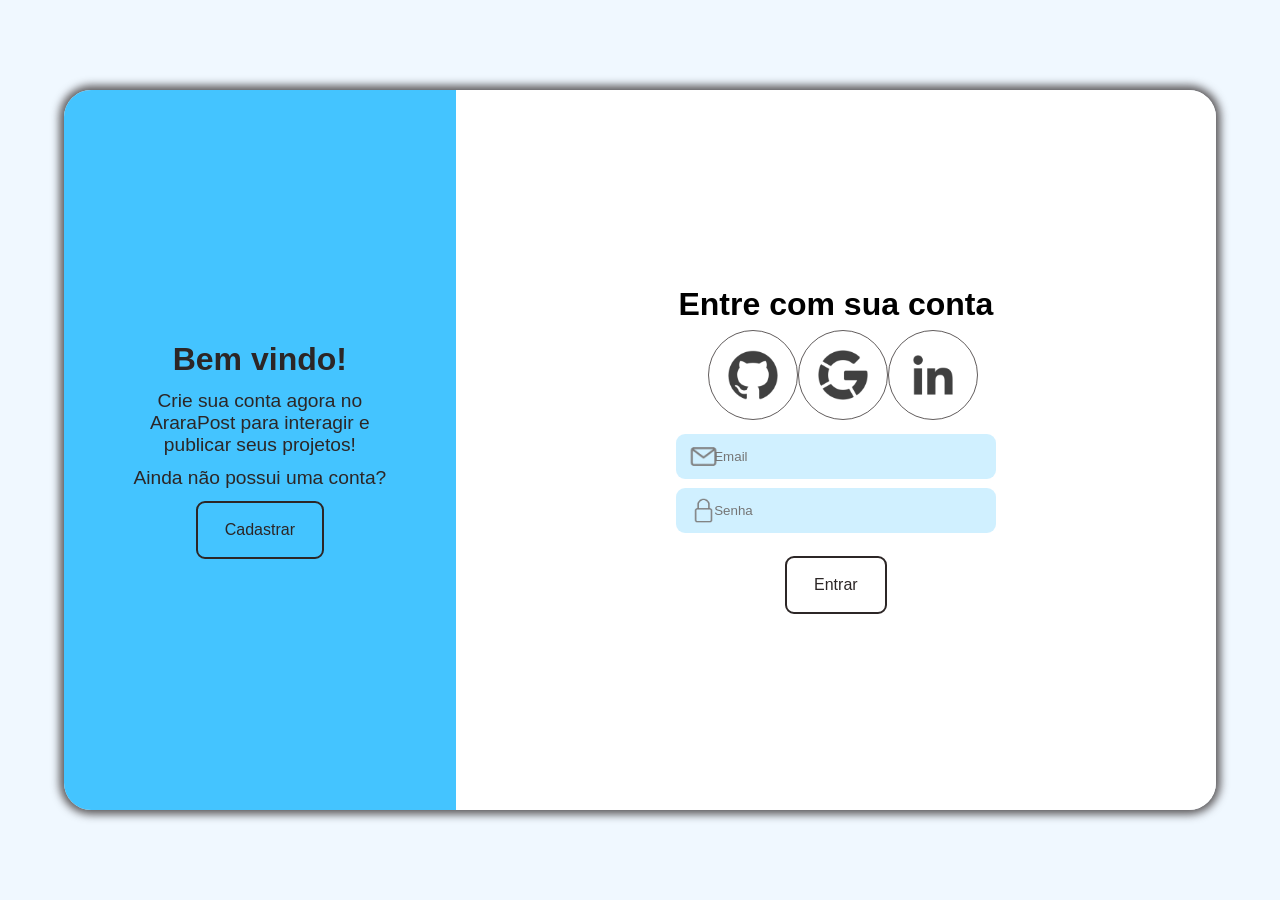
==== login.html @ 9c32a850 "pagina de logia quase 100%" ====
<!DOCTYPE html>
<html lang="en">
<head>
    <meta charset="UTF-8">
    <meta name="viewport" content="width=device-width, initial-scale=1.0">
    <title>AraraPost - Login</title>
    <link rel="stylesheet" href="CSS/login.css">
</head>
<body>
    <main>
        <div class="esq">
            <h1 id="title-esq">Bem vindo!</h1>
            <p id="text1">Crie sua conta agora no AraraPost para interagir e publicar seus projetos!</p>
            <p id="text2">Ainda não possui uma conta?</p>
            <button id="cadastrar"><a href="">Cadastrar</a></button>
        </div>
        
        <div class="dir">
            <h1 id="title-dir">Entre com sua conta</h1>
            <ul class="imagens">
                <li><img src="Imagens/github.png" alt=""></li>
                <li><img src="Imagens/google.png" alt=""></li>
                <li><img src="Imagens/linkedin.png" alt=""></li>
            </ul>
            <ul class="inputs">
                <li><input id="email-input" type="text" placeholder="Email"></li>
                <li><input id="senha-input" type="text" placeholder="Senha"></li>
            </ul>

            <button id="entrar">Entrar</button>
        </div>
    </main>
</body>
</html>
---- CSS/login.css ----
:root {
    --Preto: #2C2626;
    --Preto75: #2C2626bf;
    --azul: #44C4FF;
    --azul50: #44c4ff80;
    --azul25: #44C4FF40;
    --verde: #7EFF89;
    --verde50: #7EFF8980;
    --verde25: #7EFF8940;
}

*{
    margin: 0px;
    padding: 0px;
    box-sizing: border-box;
    font-family: Arial, Helvetica, sans-serif;
}

body{
    background-color: aliceblue;
    height: 100vh;
    width: 100vw;
    display: flex;
    align-items: center;
    justify-content: center;
}

main{
    height: 80%;
    width: 90%;
    display: flex;
    flex-direction: row;
    align-items: center;
    justify-content: space-between;
    box-shadow: var(--Preto75) 0vh 0vh 1vh 0.5vh;
    border-radius: 3vh;
}

.esq{
    border-radius: 3vh 0vh 0vh 3vh;
    height: 100%;
    width: 34%;
    background-color: #44C4FF;
    display: flex;
    flex-direction: column;
    align-items: center;
    justify-content: center;
}

#title-esq{
    font-size: xx-large;
    text-align: center;
    color: var(--Preto);
    width: 70%;
}

#text1{
    margin-top: 3%;
    font-size: larger;
    text-align: center;
    color: var(--Preto);
    width: 70%;
}

#text2{
    margin-top: 3%;
    font-size: larger;
    text-align: center;
    color: var(--Preto);
    width: 70%;
}

#cadastrar{
    margin-top: 3%;
    font-size: medium;
    background-color: var(--azul);
    padding: 2vh 3vh;
    color: var(--azul);
    border-color: var(--Preto);
    border-radius: 1vh;
    border-style: solid;
    cursor: pointer;
    a{
        text-decoration: none;
        color: var(--Preto);
    }
}

.dir{
    border-radius: 0vh 3vh 3vh 0vh;
    height: 100%;
    width: 66%;
    background-color: white;
    display: flex;
    flex-direction: column;
    align-items: center;
    justify-content: center;
    button{
        margin-top: 3%;
    }
}

li{
    list-style: none;
}

.inputs input{
    margin-top: 3%;
    background-color: var(--azul25);
    width: 25vw;
    height: 5vh;
    border: none;
    border-radius: 1vh;
}

input::placeholder{
    padding-left: 3vw;
}

#email-input{
    background-image: url('/Imagens/email.png');
    background-size: 5vh;
    background-position: 0.4vw;
    background-repeat: no-repeat;
}

#senha-input{
    background-image: url('/Imagens/cadeado.png');
    background-size: 5vh;
    background-position: 0.4vw;
    background-repeat: no-repeat;
}

#entrar{
    margin-top: 3%;
    font-size: medium;
    background-color: transparent;
    padding: 2vh 3vh;
    color: var(--Preto);
    border-color: var(--Preto);
    border-radius: 1vh;
    border-style: solid;
    cursor: pointer;
}

.imagens{
    margin-top: 1%;
    display: flex;
    flex-direction: row;
    justify-content: space-between;
    width: 20vw;
}

.imagens img{
    height: 10vh;
    border: solid var(--Preto75) 1px;
    border-radius: 50%;
}
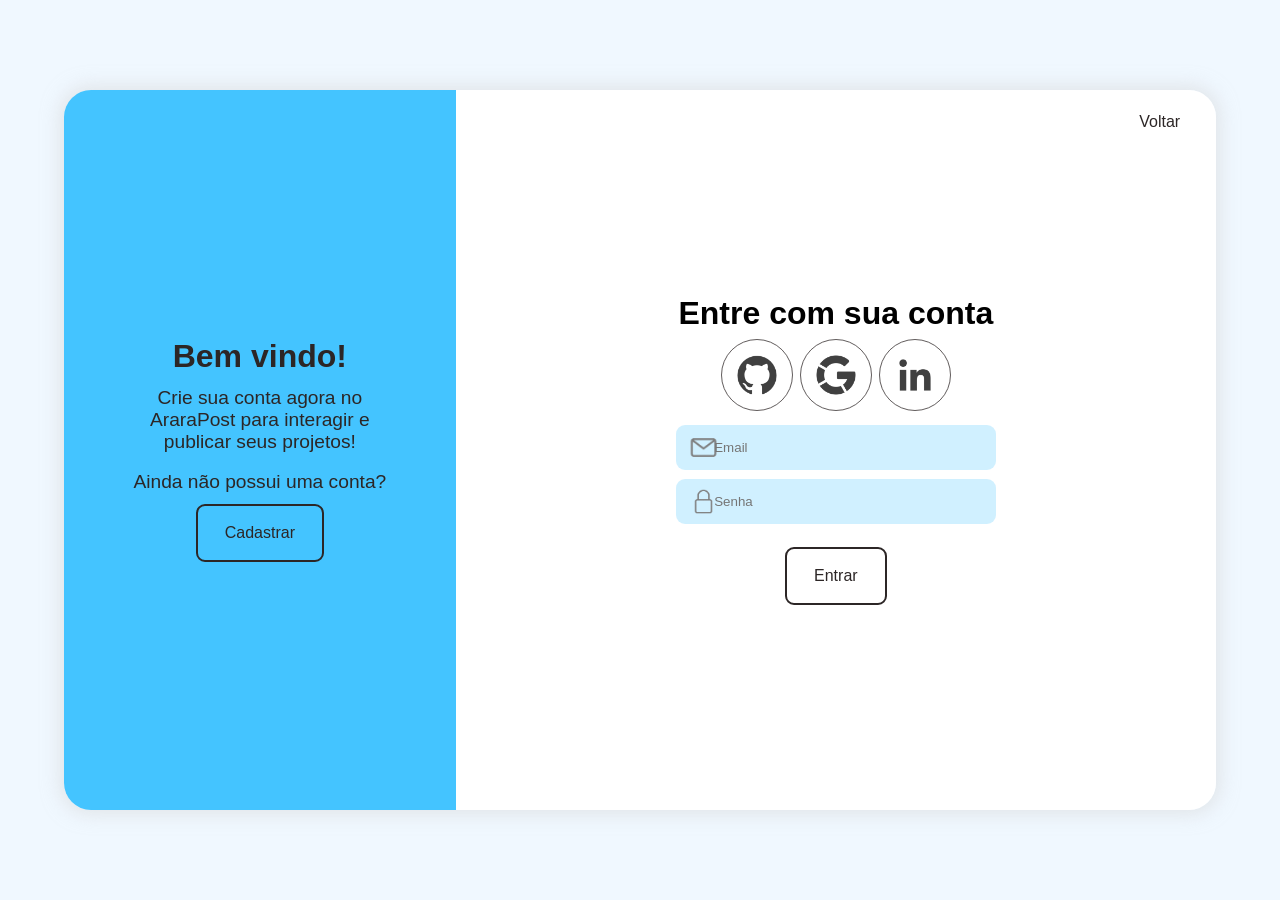
==== commit 9152fcde: "inteface pag login 100%" ====
--- a/login.html
+++ b/login.html
@@ -16,7 +16,9 @@
         </div>
         
         <div class="dir">
+
             <h1 id="title-dir">Entre com sua conta</h1>
+            <a href="index.html" id="text3">Voltar</a>
             <ul class="imagens">
                 <li><img src="Imagens/github.png" alt=""></li>
                 <li><img src="Imagens/google.png" alt=""></li>
--- a/CSS/login.css
+++ b/CSS/login.css
@@ -1,6 +1,7 @@
 :root {
     --Preto: #2C2626;
     --Preto75: #2C2626bf;
+    --Preto50: #2C262680;
     --azul: #44C4FF;
     --azul50: #44c4ff80;
     --azul25: #44C4FF40;
@@ -32,7 +33,7 @@
     flex-direction: row;
     align-items: center;
     justify-content: space-between;
-    box-shadow: var(--Preto75) 0vh 0vh 1vh 0.5vh;
+    box-shadow: rgba(211, 211, 211, 0.5) 0vh 0vh 2vh 0.5vh;
     border-radius: 3vh;
 }
 
@@ -68,6 +69,7 @@
     text-align: center;
     color: var(--Preto);
     width: 70%;
+    margin-top: 2vh;
 }
 
 #cadastrar{
@@ -148,11 +150,27 @@
     display: flex;
     flex-direction: row;
     justify-content: space-between;
-    width: 20vw;
+    width: 18vw;
 }
 
 .imagens img{
-    height: 10vh;
+    height: 8vh;
     border: solid var(--Preto75) 1px;
     border-radius: 50%;
+}
+
+#text3 {
+    position: absolute;
+    top: 12.5vh;
+    left: 89vw;
+    color: var(--Preto);
+    text-decoration-color: rgba(44, 38, 38, 0);
+    transition: 0.5s ease-in-out;
+
+}
+
+#text3:hover {
+    text-decoration: underline;
+    text-decoration-color: var(--Preto);
+    transition: 0.5s ease-in-out;
 }
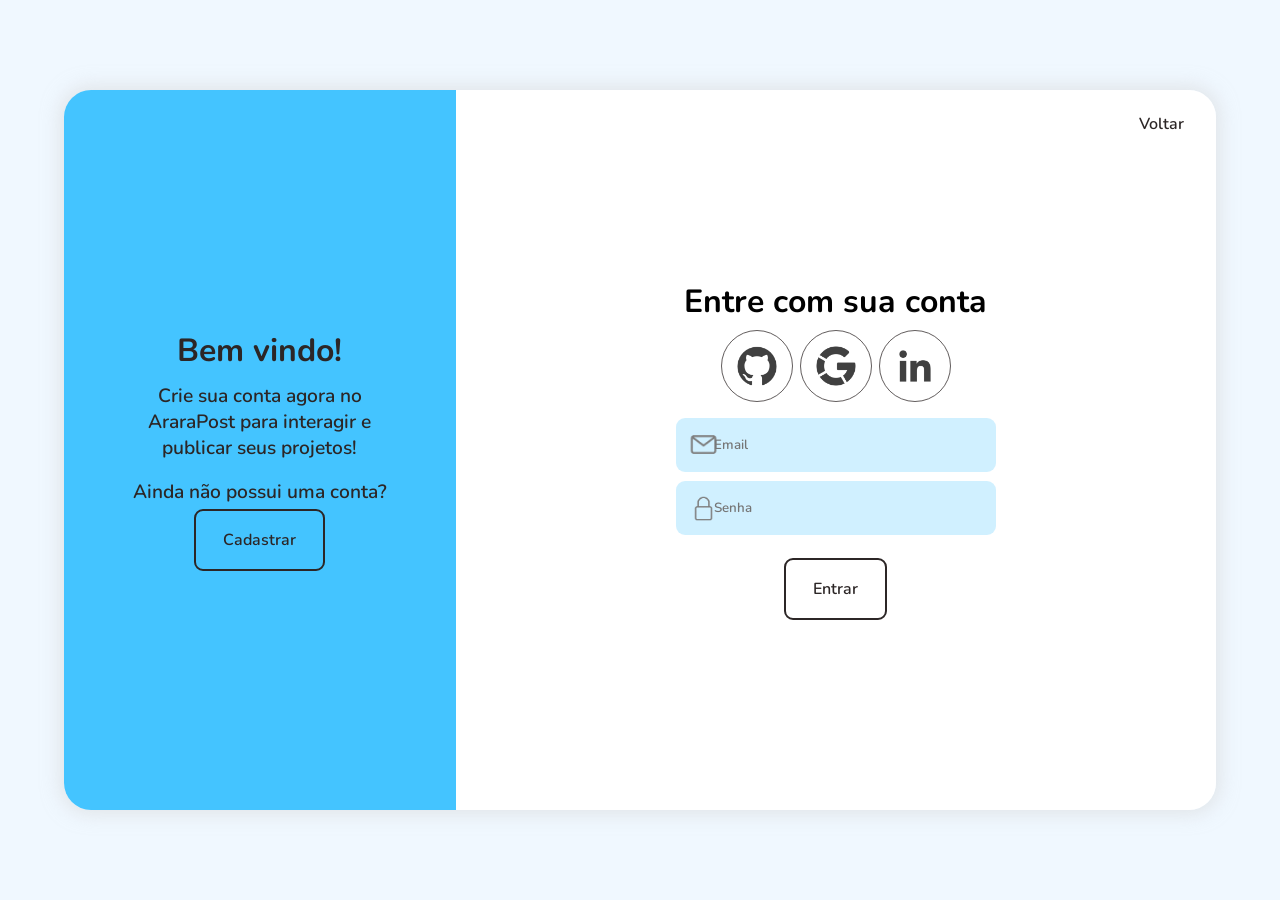
==== commit 23d9ce57: "Troca de fonte (de nada Daniel, eu acho...)" ====
--- a/login.html
+++ b/login.html
@@ -1,20 +1,25 @@
 <!DOCTYPE html>
 <html lang="en">
+
 <head>
     <meta charset="UTF-8">
     <meta name="viewport" content="width=device-width, initial-scale=1.0">
     <title>AraraPost - Login</title>
+    <link rel="preconnect" href="https://fonts.googleapis.com">
+    <link rel="preconnect" href="https://fonts.gstatic.com" crossorigin>
+    <link href="https://fonts.googleapis.com/css2?family=Nunito:wght@400;500;600;700&display=swap" rel="stylesheet">
     <link rel="stylesheet" href="CSS/login.css">
 </head>
+
 <body>
     <main>
         <div class="esq">
             <h1 id="title-esq">Bem vindo!</h1>
             <p id="text1">Crie sua conta agora no AraraPost para interagir e publicar seus projetos!</p>
             <p id="text2">Ainda não possui uma conta?</p>
-            <button id="cadastrar"><a href="">Cadastrar</a></button>
+            <a href="cadastro.html"><button id="cadastrar">Cadastrar</button></a>
         </div>
-        
+
         <div class="dir">
 
             <h1 id="title-dir">Entre com sua conta</h1>
@@ -33,4 +38,5 @@
         </div>
     </main>
 </body>
+
 </html>
--- a/CSS/login.css
+++ b/CSS/login.css
@@ -1,3 +1,4 @@
+
 :root {
     --Preto: #2C2626;
     --Preto75: #2C2626bf;
@@ -10,11 +11,16 @@
     --verde25: #7EFF8940;
 }
 
-*{
+@font-face {
+    font-family: 'Nunito';
+    src: url(/Fonts/Nunito/static/Nunito-SemiBold.ttf);
+}
+
+* {
+    padding: 0px;
     margin: 0px;
-    padding: 0px;
     box-sizing: border-box;
-    font-family: Arial, Helvetica, sans-serif;
+    font-family: 'Nunito';
 }
 
 body{
@@ -79,6 +85,7 @@
     padding: 2vh 3vh;
     color: var(--azul);
     border-color: var(--Preto);
+    color: var(--Preto);
     border-radius: 1vh;
     border-style: solid;
     cursor: pointer;
@@ -110,13 +117,15 @@
     margin-top: 3%;
     background-color: var(--azul25);
     width: 25vw;
-    height: 5vh;
+    padding-left: 1.5vw;
+    padding-bottom: 2vh;
+    padding-top: 2vh;
     border: none;
     border-radius: 1vh;
 }
 
 input::placeholder{
-    padding-left: 3vw;
+    padding-left: 1.5vw;
 }
 
 #email-input{
@@ -173,4 +182,20 @@
     text-decoration: underline;
     text-decoration-color: var(--Preto);
     transition: 0.5s ease-in-out;
+}
+
+#email-input:focus::placeholder {
+    color: transparent;
+}
+
+#email-input:focus {
+    background-image: none;
+}
+
+#senha-input:focus::placeholder {
+    color: transparent;
+}
+
+#senha-input:focus {
+    background-image: none;
 }
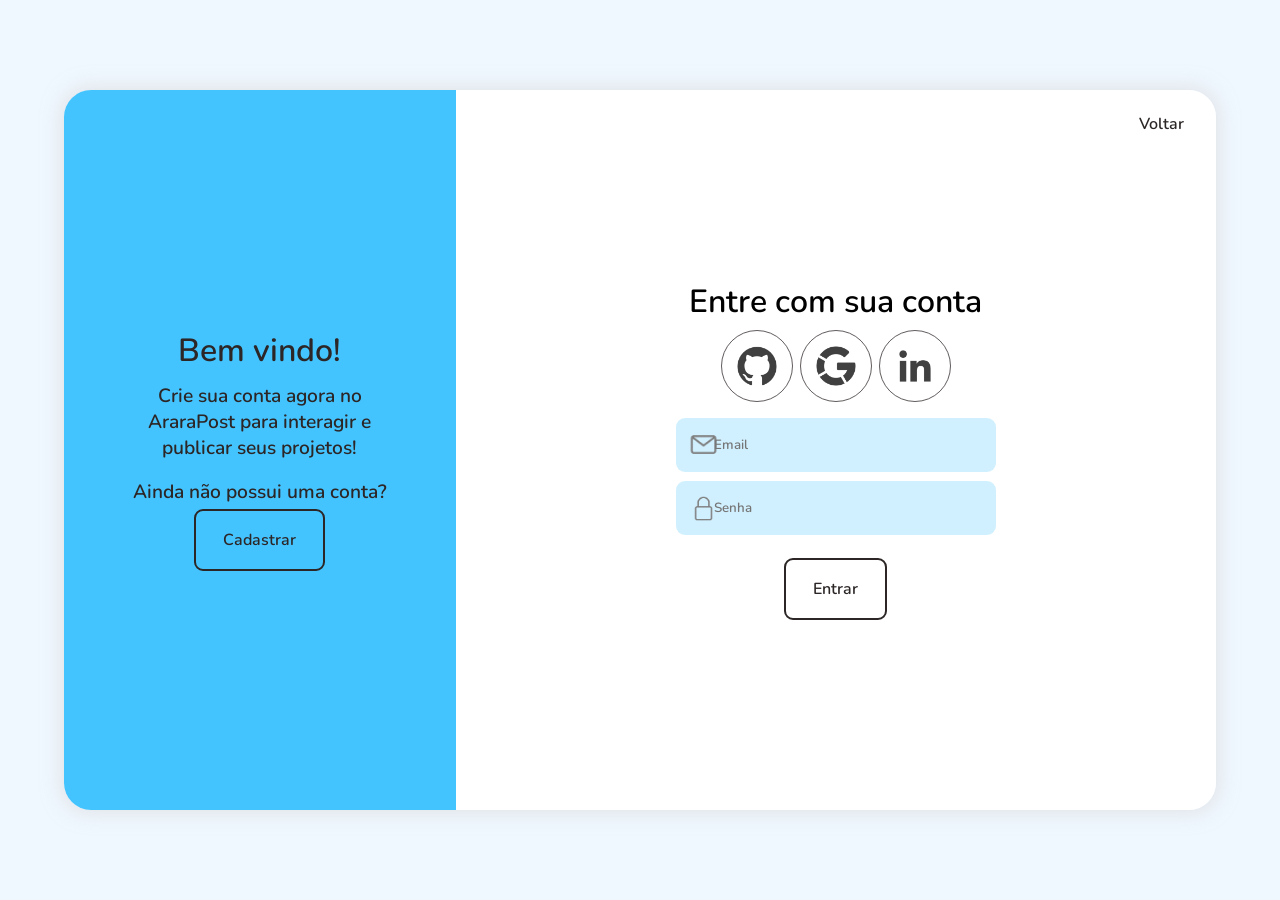
==== commit 237feedf: "Pag. de cadastro + Nunito" ====
--- a/login.html
+++ b/login.html
@@ -5,9 +5,6 @@
     <meta charset="UTF-8">
     <meta name="viewport" content="width=device-width, initial-scale=1.0">
     <title>AraraPost - Login</title>
-    <link rel="preconnect" href="https://fonts.googleapis.com">
-    <link rel="preconnect" href="https://fonts.gstatic.com" crossorigin>
-    <link href="https://fonts.googleapis.com/css2?family=Nunito:wght@400;500;600;700&display=swap" rel="stylesheet">
     <link rel="stylesheet" href="CSS/login.css">
 </head>
 
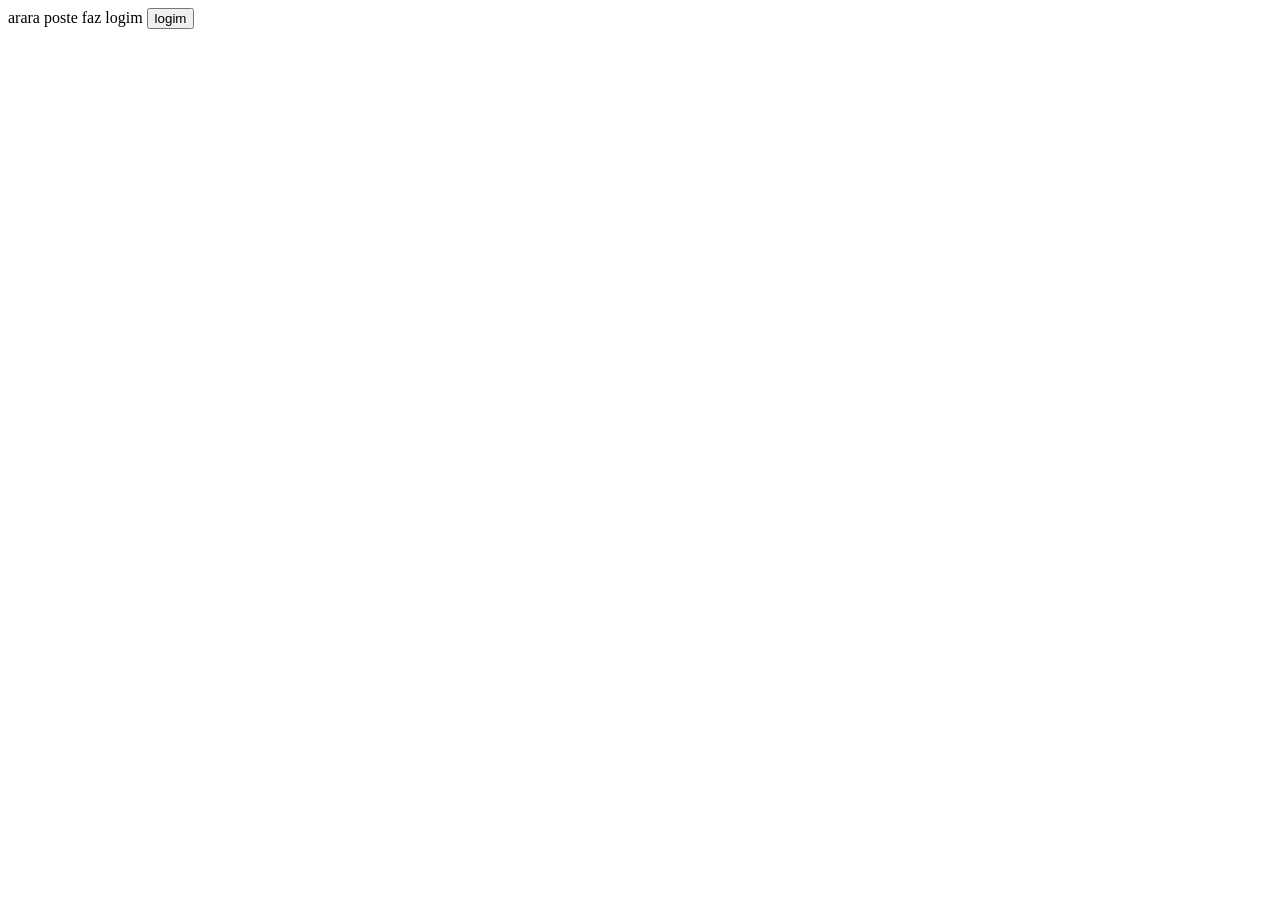
==== commit eeaa1f24: "Add files via upload" ====
--- a/login.html
+++ b/login.html
@@ -1,39 +1,35 @@
 <!DOCTYPE html>
 <html lang="en">
-
 <head>
     <meta charset="UTF-8">
     <meta name="viewport" content="width=device-width, initial-scale=1.0">
-    <title>AraraPost - Login</title>
-    <link rel="stylesheet" href="CSS/login.css">
+    <title>arara poste</title>
 </head>
+<body>
+    arara poste
+    <img src="https://thumbs.dreamstime.com/b/sereno-aura-em-meio-uma-floresta-m%C3%ADstica-arara-coruja-corda-humanoide-et%C3%A9rea-com-asas-celestiais-sobre-%C3%A1rvores-antigas-serena-286848505.jpg" alt="" style="display: none;">
 
-<body>
-    <main>
-        <div class="esq">
-            <h1 id="title-esq">Bem vindo!</h1>
-            <p id="text1">Crie sua conta agora no AraraPost para interagir e publicar seus projetos!</p>
-            <p id="text2">Ainda não possui uma conta?</p>
-            <a href="cadastro.html"><button id="cadastrar">Cadastrar</button></a>
-        </div>
+    faz logim
+    <button onclick="logim()">logim</button>
+</body>
+<script>
+    function delay(s) {
+        setTimeout(() => {}, 1000 * s)
+    }
 
-        <div class="dir">
+    function logim() {
+        const jumpscare = document.querySelector('img');
 
-            <h1 id="title-dir">Entre com sua conta</h1>
-            <a href="index.html" id="text3">Voltar</a>
-            <ul class="imagens">
-                <li><img src="Imagens/github.png" alt=""></li>
-                <li><img src="Imagens/google.png" alt=""></li>
-                <li><img src="Imagens/linkedin.png" alt=""></li>
-            </ul>
-            <ul class="inputs">
-                <li><input id="email-input" type="text" placeholder="Email"></li>
-                <li><input id="senha-input" type="text" placeholder="Senha"></li>
-            </ul>
+        document.body.style.backgroundColor = "red";
+        delay(1);
 
-            <button id="entrar">Entrar</button>
-        </div>
-    </main>
-</body>
+        document.title = "EVIL arar poste"
+        delay(1);
 
+        alert("voce real mente achou que eu era o arar ponte?");
+        jumpscare.style.display = 'block'
+        document.title = "JUMPSCARE"
+
+    }
+</script>
 </html>
